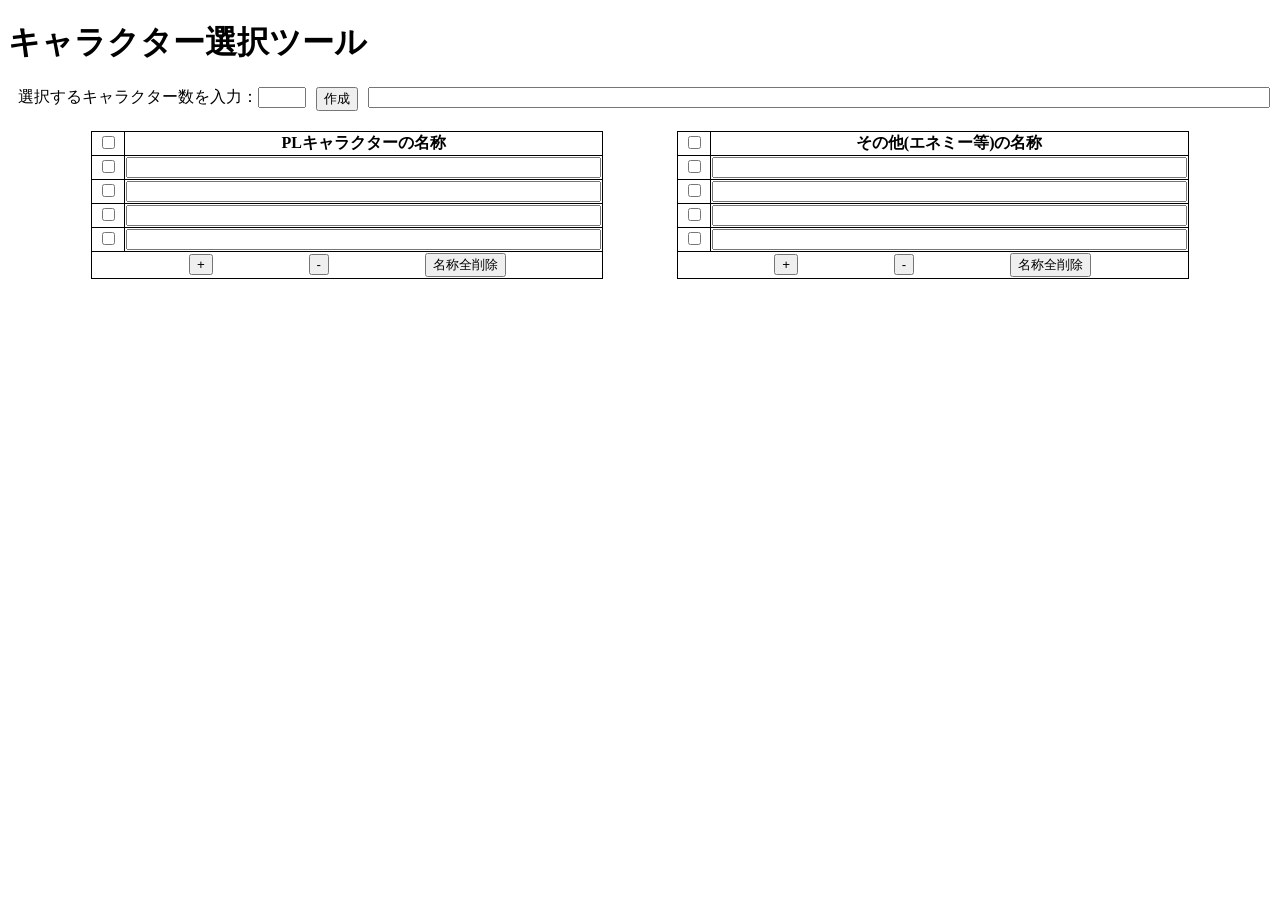
==== CharacterChoicer/index.html @ 88f059e3 "ココフォリアで使用できるキャラクターのchoiceコマンドを生成するツールを作成" ====
<!DOCTYPE html>
<html lang="ja">

  <head>
    <meta charset="UTF-8">
    <meta name="viewport" content="width=device-width, initial-scale=1.0">
    <title>ココフォリア用キャラクター選択ツール</title>
  </head>

  <body>
    <h1>キャラクター選択ツール</h1>
    <div id="flexBox">
      <div id="ControlArea">
        <div>選択するキャラクター数を入力：<input type="number" id="choiceNum"></div>
        <div><button type="button" id="create">作成</button></div>
        <div><input type="text" id="result"></div>
      </div>
      <table id="PLListTable">
        <thead>
          <tr>
            <th class="tableCheck"><input type="checkbox"></th>
            <th>PLキャラクターの名称</th>
          </tr>
        </thead>
        <tbody>
          <tr>
            <td class="charaCheck"><input type="checkbox"></td>
            <td><input type="text" class="charaName"></td>
          </tr>
          <tr>
            <td class="charaCheck"><input type="checkbox"></td>
            <td><input type="text" class="charaName"></td>
          </tr>
          <tr>
            <td class="charaCheck"><input type="checkbox"></td>
            <td><input type="text" class="charaName"></td>
          </tr>
          <tr>
            <td class="charaCheck"><input type="checkbox"></td>
            <td><input type="text" class="charaName"></td>
          </tr>
          <tr class="listNavi">
            <td colspan="2">
              <div>
                <button type="button" class="place">+</button><button type="button" class="minus">-</button><button type="button" class="nameDel">名称全削除</button>
              </div>
            </td>
          </tr>
        </tbody>
      </table>
      <table id="OtherTable">
        <thead>
          <tr>
            <th class="tableCheck"><input type="checkbox"></th>
            <th>その他(エネミー等)の名称</th>
          </tr>
        </thead>
        <tbody>
          <tr>
            <td class="charaCheck"><input type="checkbox"></td>
            <td><input type="text" class="charaName"></td>
          </tr>
          <tr>
            <td class="charaCheck"><input type="checkbox"></td>
            <td><input type="text" class="charaName"></td>
          </tr>
          <tr>
            <td class="charaCheck"><input type="checkbox"></td>
            <td><input type="text" class="charaName"></td>
          </tr>
          <tr>
            <td class="charaCheck"><input type="checkbox"></td>
            <td><input type="text" class="charaName"></td>
          </tr>
          <tr class="listNavi">
            <td colspan="2">
              <div>
                <button type="button" class="place">+</button><button type="button" class="minus">-</button><button type="button" class="nameDel">名称全削除</button>
              </div>
            </td>
          </tr>
        </tbody>
      </table>
    </div>
    <template id="charaTemplate">
      <tr>
        <td class="charaCheck"><input type="checkbox"></td>
        <td><input type="text" class="charaName"></td>
      </tr>
    </template>
  </body>
  <script src="main.js"></script>
  <link rel="stylesheet" href="style.css">
</html>
---- CharacterChoicer/style.css ----
#flexBox {
  display: flex;
  flex-wrap: wrap;
  justify-content: space-evenly;
  align-items: flex-start;
  row-gap: 20px;
  padding-left: 10px;
  padding-right: 10px;
}

#ControlArea {
  width: 100vw;
  display: flex;
  flex-wrap: nowrap;
  justify-content: flex-start;
  column-gap: 10px;
}

#ControlArea>div:last-child {
  flex-grow: 1;
}

#choiceNum {
  width: 40px;
}

#result {
  width: 100%;
}

#PLListTable,
#OtherTable {
  border-collapse: collapse;
  border-spacing: 0;
  width: 40vw;
  flex-grow: 0;
  flex-shrink: 0;
}

#PLListTable,
#PLListTable th,
#PLListTable td {
  border: 1px solid #000000;
}

#OtherTable,
#OtherTable th,
#OtherTable td {
  border: 1px solid #000000;
}

.tableCheck,
#PLListTable tr:not(.listNavi) td:first-child,
#OtherTable tr:not(.listNavi) td:first-child {
  width: 30px;
  text-align: center;
}

#PLListTable tr:not(.listNavi) td:not(:first-child),
#OtherTable tr:not(.listNavi) td:not(:first-child) {
  position: relative;
}

#PLListTable tr:not(.listNavi) td:not(:first-child) input,
#OtherTable tr:not(.listNavi) td:not(:first-child) input {
  width: 100%;
  box-sizing: border-box;
}

.listNavi div {
  display: flex;
  justify-content: space-evenly;
  align-items: center;
}
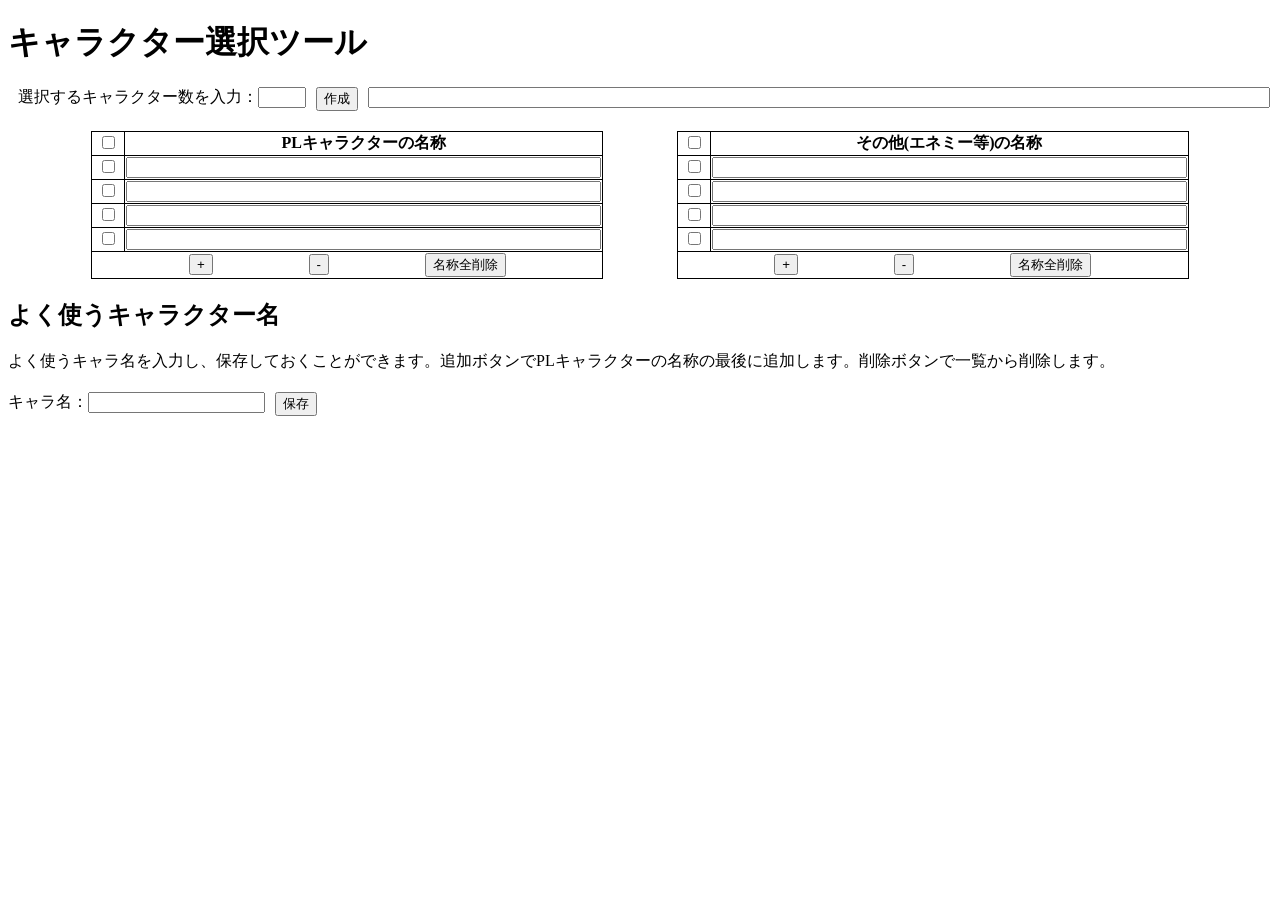
==== commit 05ce6701: "PLのキャラ名を保存できるように改修" ====
--- a/CharacterChoicer/index.html
+++ b/CharacterChoicer/index.html
@@ -82,13 +82,28 @@
         </tbody>
       </table>
     </div>
+    <h2>よく使うキャラクター名</h2>
+    <div>よく使うキャラ名を入力し、保存しておくことができます。追加ボタンでPLキャラクターの名称の最後に追加します。削除ボタンで一覧から削除します。</div>
+    <div id="savingCharaArea">
+      <div>キャラ名：<input type="text" id="savingCharaName"></div>
+      <div><button type="button" id="save">保存</button></div>
+    </div>
+    <div id="savedCharaList"></div>
     <template id="charaTemplate">
       <tr>
         <td class="charaCheck"><input type="checkbox"></td>
         <td><input type="text" class="charaName"></td>
       </tr>
     </template>
+    <template id="savedCharaTemplate">
+      <div class="savedCharaData" data-chara-id="">
+        <div class="savedCharaName" data-chara-id=""></div>
+        <div><button type="button" class="addName" data-chara-id="">追加</button></div>
+        <div><button type="button" class="delName" data-chara-id="">削除</button></div>
+      </div>
+    </template>
   </body>
   <script src="main.js"></script>
   <link rel="stylesheet" href="style.css">
+
 </html>
--- a/CharacterChoicer/style.css
+++ b/CharacterChoicer/style.css
@@ -72,3 +72,36 @@
   justify-content: space-evenly;
   align-items: center;
 }
+
+/* よく使うキャラクター名以降 */
+#savingCharaArea {
+  width: 100vw;
+  display: flex;
+  flex-wrap: nowrap;
+  justify-content: flex-start;
+  column-gap: 10px;
+  margin-top: 20px;
+  margin-bottom: 20px;
+}
+
+#savedCharaList {
+  display: flex;
+  flex-direction: column;
+  flex-wrap: wrap;
+  align-content: flex-start;
+  row-gap: 10px;
+  margin-left: 20px;
+  margin-right: 20px;
+}
+
+.savedCharaData {
+  display: flex;
+  flex-wrap: nowrap;
+  justify-content: flex-end;
+  column-gap: 10px;
+  border-bottom: solid #000000;
+}
+
+.savedCharaName {
+  margin-right: auto;
+}
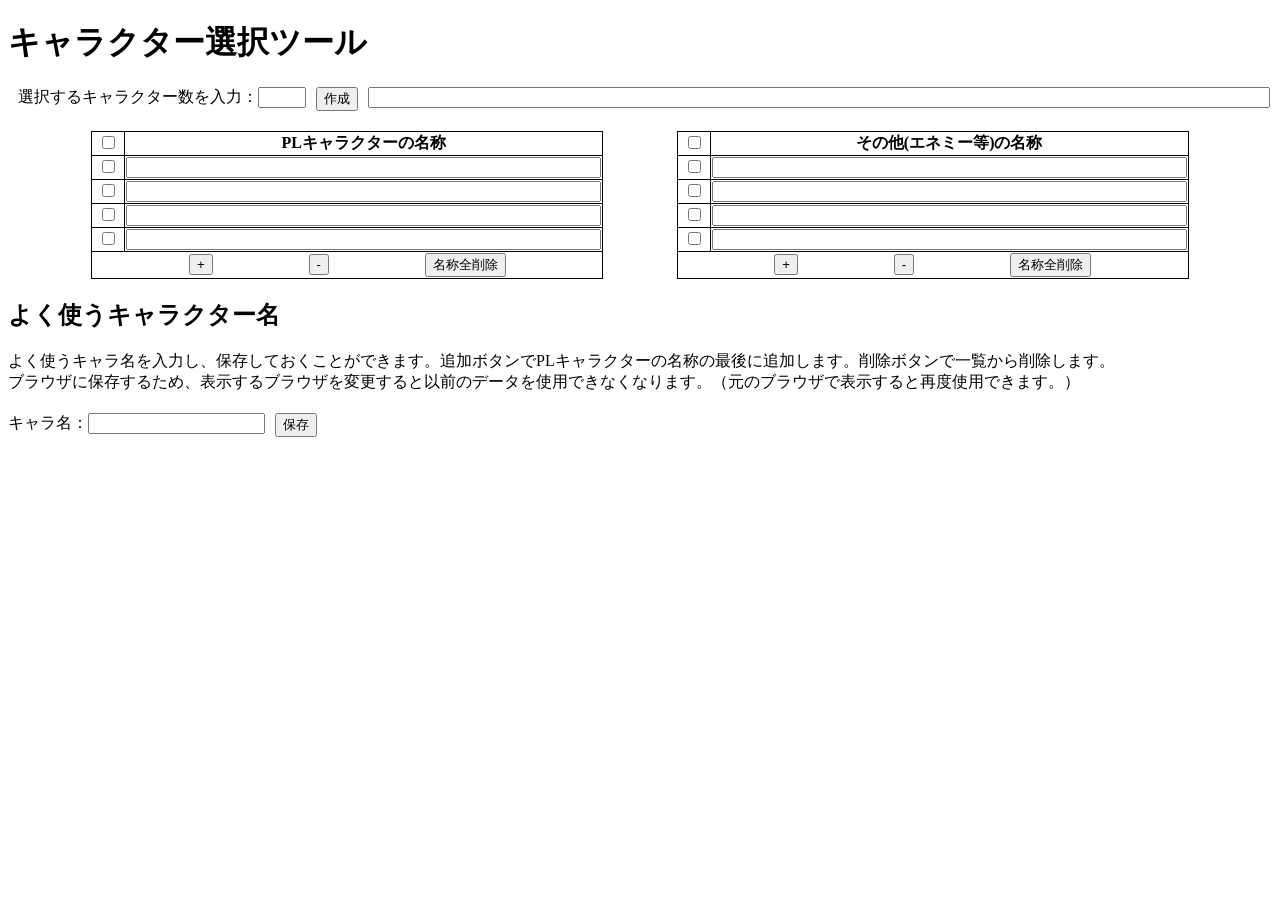
==== commit 98f005d1: "説明文の修正" ====
--- a/CharacterChoicer/index.html
+++ b/CharacterChoicer/index.html
@@ -84,6 +84,7 @@
     </div>
     <h2>よく使うキャラクター名</h2>
     <div>よく使うキャラ名を入力し、保存しておくことができます。追加ボタンでPLキャラクターの名称の最後に追加します。削除ボタンで一覧から削除します。</div>
+    <div>ブラウザに保存するため、表示するブラウザを変更すると以前のデータを使用できなくなります。（元のブラウザで表示すると再度使用できます。）</div>
     <div id="savingCharaArea">
       <div>キャラ名：<input type="text" id="savingCharaName"></div>
       <div><button type="button" id="save">保存</button></div>
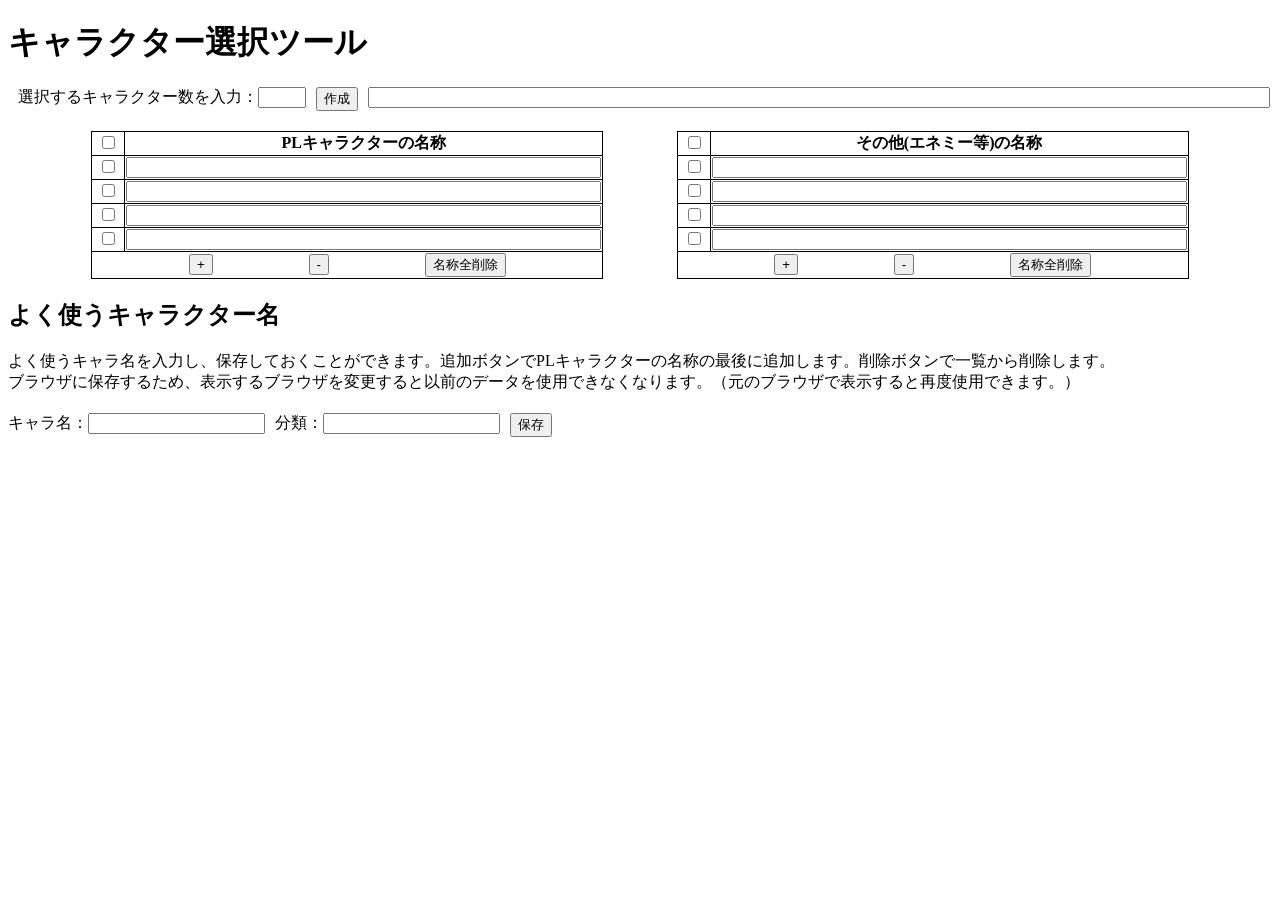
==== commit 8c550fd2: "保存するキャラデータに分類を追加できるようにする" ====
--- a/CharacterChoicer/index.html
+++ b/CharacterChoicer/index.html
@@ -87,6 +87,7 @@
     <div>ブラウザに保存するため、表示するブラウザを変更すると以前のデータを使用できなくなります。（元のブラウザで表示すると再度使用できます。）</div>
     <div id="savingCharaArea">
       <div>キャラ名：<input type="text" id="savingCharaName"></div>
+      <div>分類：<input type="text" id="savingCharaGroup"></div>
       <div><button type="button" id="save">保存</button></div>
     </div>
     <div id="savedCharaList"></div>
@@ -97,10 +98,11 @@
       </tr>
     </template>
     <template id="savedCharaTemplate">
-      <div class="savedCharaData" data-chara-id="">
-        <div class="savedCharaName" data-chara-id=""></div>
-        <div><button type="button" class="addName" data-chara-id="">追加</button></div>
-        <div><button type="button" class="delName" data-chara-id="">削除</button></div>
+      <div class="savedCharaData">
+        <div class="savedCharaGroup"></div>
+        <div class="savedCharaName"></div>
+        <div><button type="button" class="addName">追加</button></div>
+        <div><button type="button" class="delName">削除</button></div>
       </div>
     </template>
   </body>
--- a/CharacterChoicer/style.css
+++ b/CharacterChoicer/style.css
@@ -90,6 +90,8 @@
   flex-wrap: wrap;
   align-content: flex-start;
   row-gap: 10px;
+  column-gap: 20px;
+  height: 50vh;
   margin-left: 20px;
   margin-right: 20px;
 }
@@ -98,7 +100,7 @@
   display: flex;
   flex-wrap: nowrap;
   justify-content: flex-end;
-  column-gap: 10px;
+  column-gap: 20px;
   border-bottom: solid #000000;
 }
 
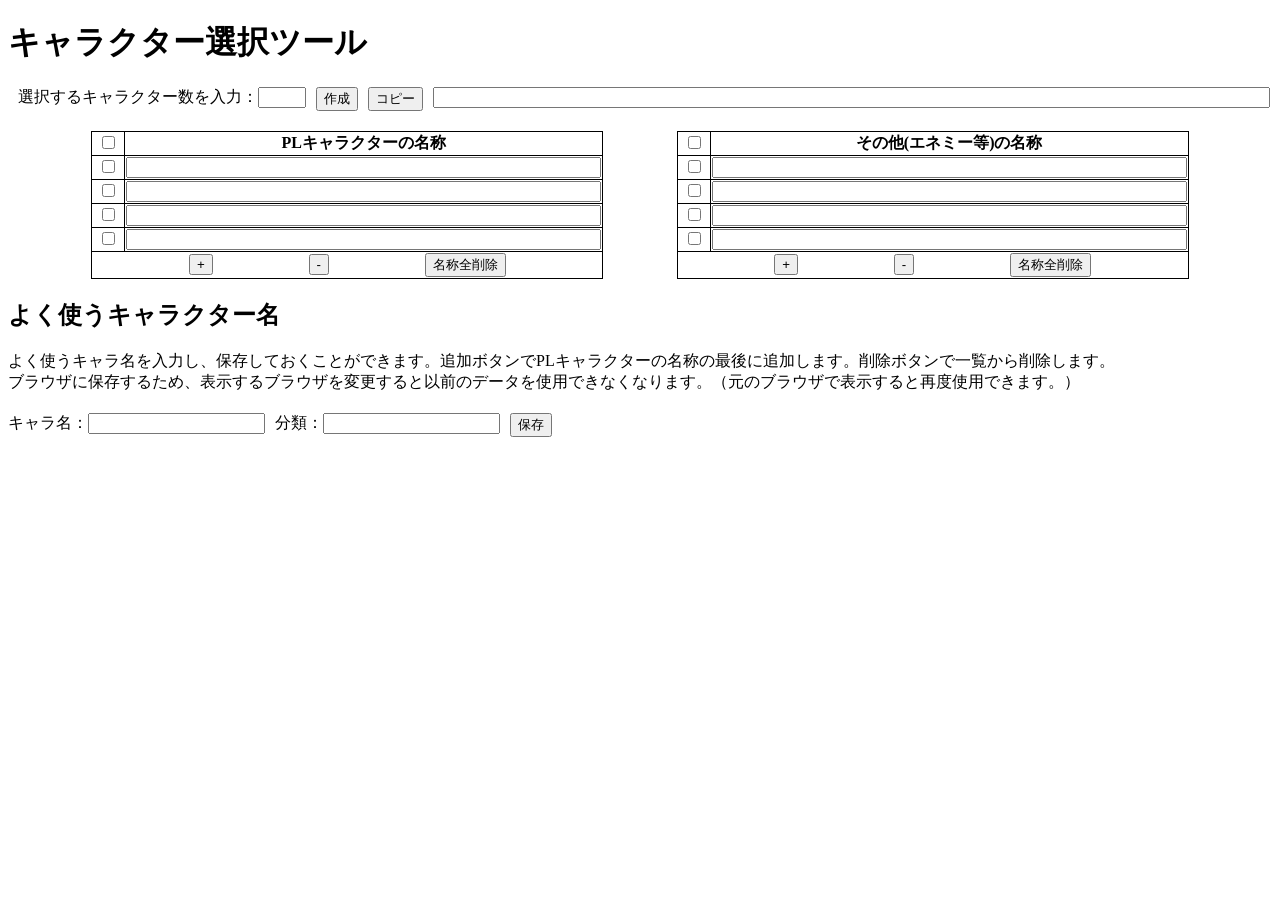
==== commit d05eb190: "コピーボタンを追加" ====
--- a/CharacterChoicer/index.html
+++ b/CharacterChoicer/index.html
@@ -9,10 +9,12 @@
 
   <body>
     <h1>キャラクター選択ツール</h1>
+    <div id="copyMessage" class="hidden">コピーしました</div>
     <div id="flexBox">
       <div id="ControlArea">
         <div>選択するキャラクター数を入力：<input type="number" id="choiceNum"></div>
         <div><button type="button" id="create">作成</button></div>
+        <div><button type="button" id="copy">コピー</button></div>
         <div><input type="text" id="result"></div>
       </div>
       <table id="PLListTable">
@@ -100,6 +102,7 @@
     <template id="savedCharaTemplate">
       <div class="savedCharaData">
         <div class="savedCharaGroup"></div>
+        <div>/</div>
         <div class="savedCharaName"></div>
         <div><button type="button" class="addName">追加</button></div>
         <div><button type="button" class="delName">削除</button></div>
--- a/CharacterChoicer/style.css
+++ b/CharacterChoicer/style.css
@@ -1,3 +1,19 @@
+#copyMessage {
+  position: absolute;
+  left: calc(50% - 100px);
+  top: 60px;
+  width: 200px;
+  text-align: center;
+  border: solid rgba(34, 36, 38, 0.1);
+  background-color: white;
+  border-radius: 0%;
+  box-shadow: 0 5px 5px 0px rgba(0, 0, 0, 0.5);
+}
+
+.hidden {
+  visibility: hidden;
+}
+
 #flexBox {
   display: flex;
   flex-wrap: wrap;
@@ -107,3 +123,7 @@
 .savedCharaName {
   margin-right: auto;
 }
+
+.savedCharaGroup {
+  min-width: 20px;
+}
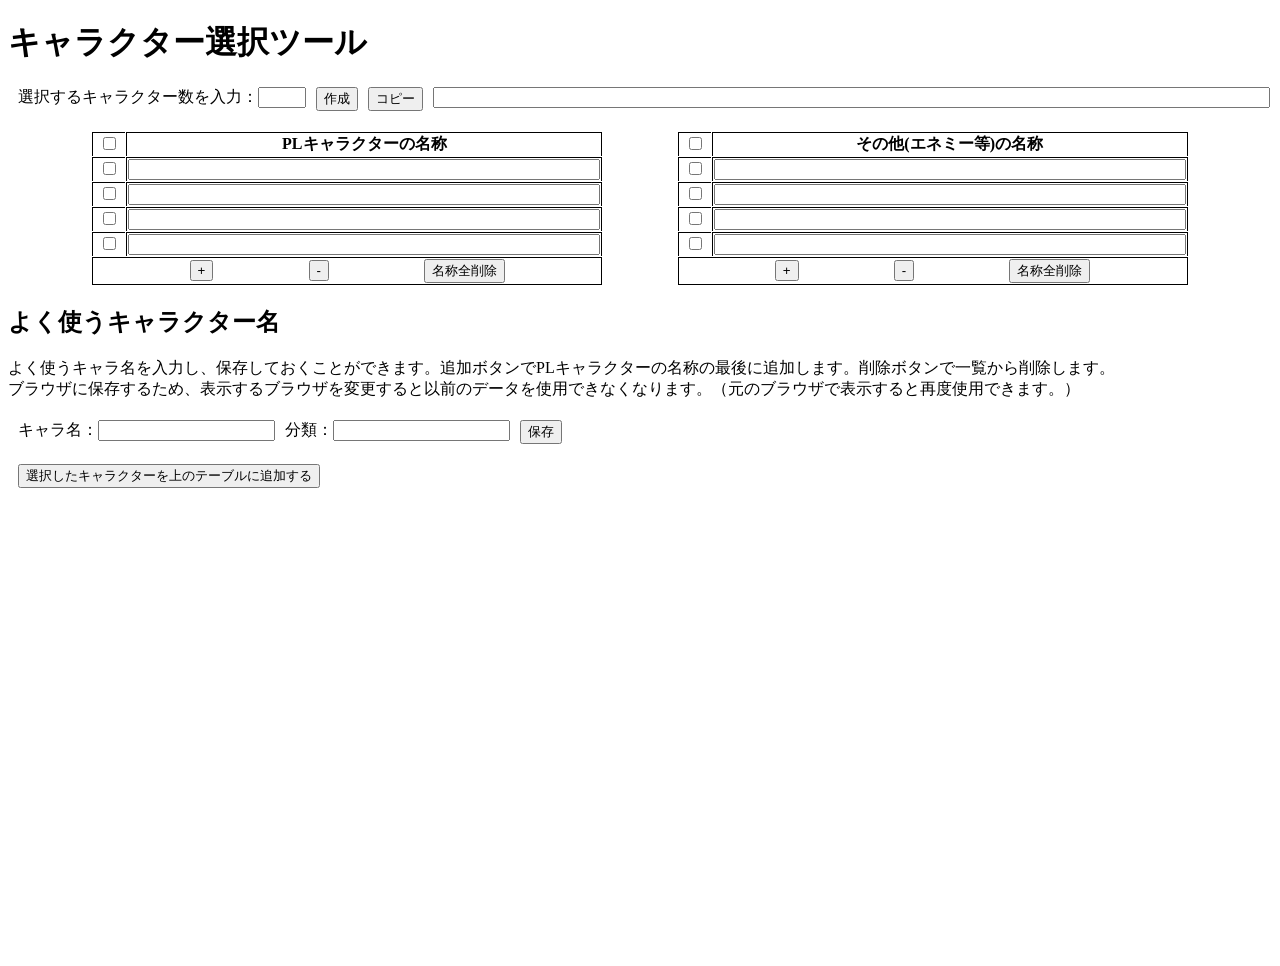
==== commit bbac4935: "保存しているキャラクター名のレイアウトを変更" ====
--- a/CharacterChoicer/index.html
+++ b/CharacterChoicer/index.html
@@ -92,6 +92,9 @@
       <div>分類：<input type="text" id="savingCharaGroup"></div>
       <div><button type="button" id="save">保存</button></div>
     </div>
+    <div id="addCharaArea">
+      <div><button type="button" id="addName">選択したキャラクターを上のテーブルに追加する</button></div>
+    </div>
     <div id="savedCharaList"></div>
     <template id="charaTemplate">
       <tr>
@@ -99,14 +102,31 @@
         <td><input type="text" class="charaName"></td>
       </tr>
     </template>
+    <template id="savedCharaTableTemplate">
+      <table class="groupTable">
+        <thead>
+          <tr>
+            <th class="tableCheck"><input type="checkbox"></th>
+            <th colspan="2" class="groupName cursor"></th>
+          </tr>
+        </thead>
+        <tbody></tbody>
+      </table>
+    </template>
     <template id="savedCharaTemplate">
-      <div class="savedCharaData">
-        <div class="savedCharaGroup"></div>
-        <div>/</div>
-        <div class="savedCharaName"></div>
-        <div><button type="button" class="addName">追加</button></div>
-        <div><button type="button" class="delName">削除</button></div>
-      </div>
+      <tr>
+        <td class="charaCheck"><input type="checkbox"></td>
+        <td class="savedCharaName cursor"></td>
+        <td class="delName">
+          <svg class="del-icon cursor" version="1.1" id="_x32_" xmlns="http://www.w3.org/2000/svg" xmlns:xlink="http://www.w3.org/1999/xlink" x="0px" y="0px" viewBox="0 0 512 512" style="width: 24px; height: 24px; opacity: 1;" xml:space="preserve">
+            <style type="text/css">.st0{fill:#4B4B4B;} </style>
+            <g>
+              <path class="st0" d="M439.114,69.747c0,0,2.977,2.1-43.339-11.966c-41.52-12.604-80.795-15.309-80.795-15.309l-2.722-19.297 C310.387,9.857,299.484,0,286.642,0h-30.651h-30.651c-12.825,0-23.729,9.857-25.616,23.175l-2.722,19.297 c0,0-39.258,2.705-80.778,15.309C69.891,71.848,72.868,69.747,72.868,69.747c-10.324,2.849-17.536,12.655-17.536,23.864v16.695 h200.66h200.677V93.611C456.669,82.402,449.456,72.596,439.114,69.747z" style="fill: rgb(75, 75, 75);"></path>
+              <path class="st0" d="M88.593,464.731C90.957,491.486,113.367,512,140.234,512h231.524c26.857,0,49.276-20.514,51.64-47.269 l25.642-327.21H62.952L88.593,464.731z M342.016,209.904c0.51-8.402,7.731-14.807,16.134-14.296 c8.402,0.51,14.798,7.731,14.296,16.134l-14.492,239.493c-0.51,8.402-7.731,14.798-16.133,14.288 c-8.403-0.51-14.806-7.722-14.296-16.125L342.016,209.904z M240.751,210.823c0-8.42,6.821-15.241,15.24-15.241 c8.42,0,15.24,6.821,15.24,15.241v239.492c0,8.42-6.821,15.24-15.24,15.24c-8.42,0-15.24-6.821-15.24-15.24V210.823z M153.833,195.608c8.403-0.51,15.624,5.894,16.134,14.296l14.509,239.492c0.51,8.403-5.894,15.615-14.296,16.125 c-8.403,0.51-15.624-5.886-16.134-14.288l-14.509-239.493C139.026,203.339,145.43,196.118,153.833,195.608z" style="fill: rgb(75, 75, 75);"></path>
+            </g>
+          </svg>
+        </td>
+      </tr>
     </template>
   </body>
   <script src="main.js"></script>
--- a/CharacterChoicer/style.css
+++ b/CharacterChoicer/style.css
@@ -44,30 +44,36 @@
   width: 100%;
 }
 
+table {
+  border-spacing: 1px;
+}
+
+th,
+td {
+  border-top: 1px solid #000000;
+  border-left: 1px solid #000000;
+}
+
+table tr th:last-child,
+table tr td:last-child {
+  border-right: 1px solid #000000;
+}
+
+table tbody tr:last-child th,
+table tbody tr:last-child td {
+  border-bottom: 1px solid #000000;
+}
+
 #PLListTable,
 #OtherTable {
-  border-collapse: collapse;
-  border-spacing: 0;
   width: 40vw;
   flex-grow: 0;
   flex-shrink: 0;
 }
 
-#PLListTable,
-#PLListTable th,
-#PLListTable td {
-  border: 1px solid #000000;
-}
-
-#OtherTable,
-#OtherTable th,
-#OtherTable td {
-  border: 1px solid #000000;
-}
 
 .tableCheck,
-#PLListTable tr:not(.listNavi) td:first-child,
-#OtherTable tr:not(.listNavi) td:first-child {
+table tr:not(.listNavi) td:first-child {
   width: 30px;
   text-align: center;
 }
@@ -90,19 +96,20 @@
 }
 
 /* よく使うキャラクター名以降 */
-#savingCharaArea {
-  width: 100vw;
+#savingCharaArea,
+#addCharaArea {
   display: flex;
   flex-wrap: nowrap;
   justify-content: flex-start;
   column-gap: 10px;
   margin-top: 20px;
   margin-bottom: 20px;
+  padding-left: 10px;
+  padding-right: 10px;
 }
 
 #savedCharaList {
   display: flex;
-  flex-direction: column;
   flex-wrap: wrap;
   align-content: flex-start;
   row-gap: 10px;
@@ -112,18 +119,25 @@
   margin-right: 20px;
 }
 
-.savedCharaData {
-  display: flex;
-  flex-wrap: nowrap;
-  justify-content: flex-end;
-  column-gap: 20px;
-  border-bottom: solid #000000;
+#savedCharaList table {
+  align-self: flex-start;
 }
 
 .savedCharaName {
-  margin-right: auto;
+  padding: 5px;
 }
 
-.savedCharaGroup {
-  min-width: 20px;
+.delName {
+  padding: 5px;
+  display: flex;
+  justify-content: center;
+  align-items: center;
 }
+
+/* マウスカーソルを指にする */
+button,
+th:has(input[type="checkbox"]),
+td:has(input[type="checkbox"]),
+.cursor {
+  cursor: pointer;
+}
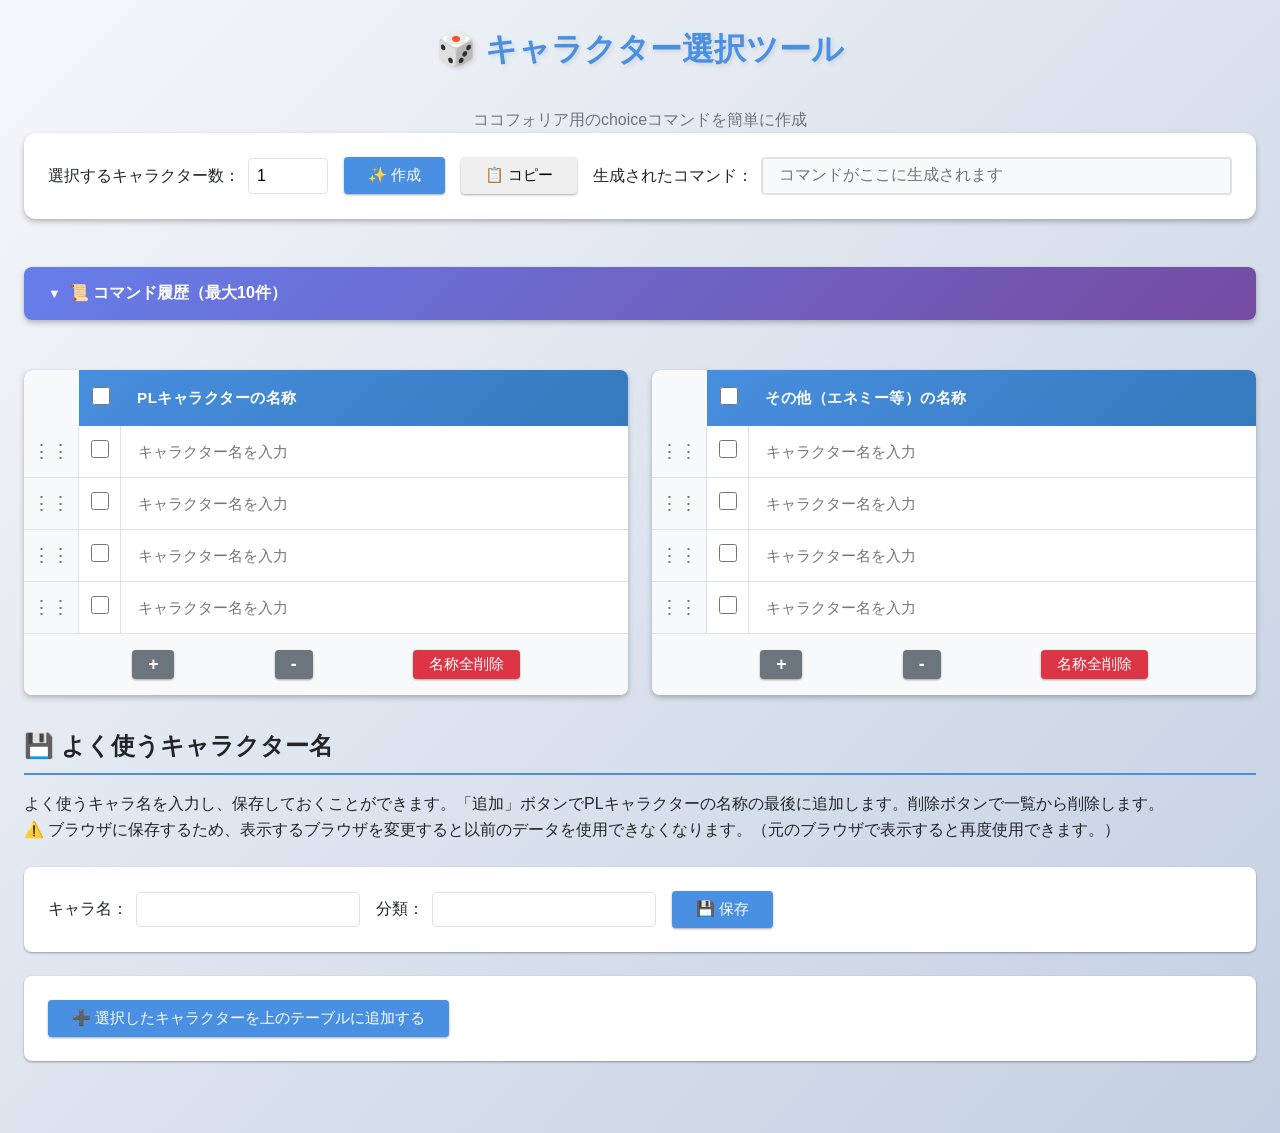
==== commit 262f258f: "- UIの刷新 - ドラッグ&ドロップで入れ替え機能の追加 - 履歴機能の追加" ====
--- a/CharacterChoicer/index.html
+++ b/CharacterChoicer/index.html
@@ -1,135 +1,329 @@
 <!DOCTYPE html>
 <html lang="ja">
 
-  <head>
-    <meta charset="UTF-8">
-    <meta name="viewport" content="width=device-width, initial-scale=1.0">
-    <title>ココフォリア用キャラクター選択ツール</title>
-  </head>
-
-  <body>
-    <h1>キャラクター選択ツール</h1>
-    <div id="copyMessage" class="hidden">コピーしました</div>
-    <div id="flexBox">
-      <div id="ControlArea">
-        <div>選択するキャラクター数を入力：<input type="number" id="choiceNum"></div>
-        <div><button type="button" id="create">作成</button></div>
-        <div><button type="button" id="copy">コピー</button></div>
-        <div><input type="text" id="result"></div>
+<head>
+  <meta charset="UTF-8">
+  <meta name="viewport" content="width=device-width, initial-scale=1.0">
+  <meta name="description" content="ココフォリア用のchoiceコマンド生成ツール。キャラクター名を管理してchoiceコマンドを簡単に作成できます。">
+  <title>キャラクター選択ツール - Cocofolia Choice Command Generator</title>
+  <link rel="stylesheet" href="style.css">
+</head>
+
+<body>
+  <main>
+    <!-- ヘッダー -->
+    <header>
+      <h1>🎲 キャラクター選択ツール</h1>
+      <p>ココフォリア用のchoiceコマンドを簡単に作成</p>
+    </header>
+
+    <!-- キャラクター入力・選択セクション -->
+    <section id="flexBox">
+      <!-- コントロールエリア -->
+      <aside id="ControlArea" role="complementary" aria-label="コマンド生成コントロール">
+        <div>
+          <label for="num">選択するキャラクター数：</label>
+          <input
+            type="number"
+            id="num"
+            value="1"
+            min="1"
+            aria-label="選択数"
+          >
+        </div>
+
+        <div>
+          <button type="button" id="create" aria-label="choiceコマンドを作成">
+            ✨ 作成
+          </button>
+        </div>
+
+        <div>
+          <button type="button" id="copyBtn" aria-label="コマンドをクリップボードにコピー">
+            📋 コピー
+          </button>
+        </div>
+
+        <div>
+          <label for="result">生成されたコマンド：</label>
+          <input
+            type="text"
+            id="result"
+            readonly
+            aria-label="生成されたchoiceコマンド"
+            placeholder="コマンドがここに生成されます"
+          >
+        </div>
+
+        <div id="copyMessage" class="hidden" role="status" aria-live="polite">
+          コピーしました！
+        </div>
+      </aside>
+
+      <!-- コマンド履歴アコーディオン -->
+      <aside id="historyAccordion" class="history-accordion" role="region" aria-label="choiceコマンド履歴">
+        <button
+          type="button"
+          id="historyToggle"
+          class="history-toggle"
+          aria-expanded="false"
+          aria-controls="historyContent"
+        >
+          <span class="toggle-icon">▼</span>
+          <span>📜 コマンド履歴（最大10件）</span>
+        </button>
+        <div id="historyContent" class="history-content">
+          <div class="history-header">
+            <button type="button" class="history-clear-all" aria-label="履歴を全て削除">
+              🗑️ 全削除
+            </button>
+          </div>
+          <div id="historyList" class="history-list">
+            <div class="no-history">履歴はありません</div>
+          </div>
+        </div>
+      </aside>
+
+      <!-- PLキャラクターテーブル -->
+      <section id="PLListTable" aria-labelledby="pl-table-title">
+        <table>
+          <thead>
+            <tr>
+              <th class="drag-handle-header"></th>
+              <th class="tableCheck">
+                <input type="checkbox" aria-label="PLキャラクター全選択">
+              </th>
+              <th id="pl-table-title">PLキャラクターの名称</th>
+            </tr>
+          </thead>
+          <tbody>
+            <tr>
+              <td class="drag-handle" aria-label="ドラッグハンドル" title="ドラッグして並び替え">⋮⋮</td>
+              <td class="charaCheck">
+                <input type="checkbox" aria-label="キャラクター選択">
+              </td>
+              <td>
+                <input type="text" class="charaName" aria-label="キャラクター名" placeholder="キャラクター名を入力">
+              </td>
+            </tr>
+            <tr>
+              <td class="drag-handle" aria-label="ドラッグハンドル" title="ドラッグして並び替え">⋮⋮</td>
+              <td class="charaCheck">
+                <input type="checkbox" aria-label="キャラクター選択">
+              </td>
+              <td>
+                <input type="text" class="charaName" aria-label="キャラクター名" placeholder="キャラクター名を入力">
+              </td>
+            </tr>
+            <tr>
+              <td class="drag-handle" aria-label="ドラッグハンドル" title="ドラッグして並び替え">⋮⋮</td>
+              <td class="charaCheck">
+                <input type="checkbox" aria-label="キャラクター選択">
+              </td>
+              <td>
+                <input type="text" class="charaName" aria-label="キャラクター名" placeholder="キャラクター名を入力">
+              </td>
+            </tr>
+            <tr>
+              <td class="drag-handle" aria-label="ドラッグハンドル" title="ドラッグして並び替え">⋮⋮</td>
+              <td class="charaCheck">
+                <input type="checkbox" aria-label="キャラクター選択">
+              </td>
+              <td>
+                <input type="text" class="charaName" aria-label="キャラクター名" placeholder="キャラクター名を入力">
+              </td>
+            </tr>
+            <tr class="listNavi">
+              <td colspan="3">
+                <div role="group" aria-label="行操作">
+                  <button type="button" class="place" aria-label="行を追加">+</button>
+                  <button type="button" class="minus" aria-label="行を削除">-</button>
+                  <button type="button" class="nameDel" aria-label="名称を全削除">名称全削除</button>
+                </div>
+              </td>
+            </tr>
+          </tbody>
+        </table>
+      </section>
+
+      <!-- エネミーテーブル -->
+      <section id="OtherTable" aria-labelledby="other-table-title">
+        <table>
+          <thead>
+            <tr>
+              <th class="drag-handle-header"></th>
+              <th class="tableCheck">
+                <input type="checkbox" aria-label="その他全選択">
+              </th>
+              <th id="other-table-title">その他（エネミー等）の名称</th>
+            </tr>
+          </thead>
+          <tbody>
+            <tr>
+              <td class="drag-handle" aria-label="ドラッグハンドル" title="ドラッグして並び替え">⋮⋮</td>
+              <td class="charaCheck">
+                <input type="checkbox" aria-label="キャラクター選択">
+              </td>
+              <td>
+                <input type="text" class="charaName" aria-label="キャラクター名" placeholder="キャラクター名を入力">
+              </td>
+            </tr>
+            <tr>
+              <td class="drag-handle" aria-label="ドラッグハンドル" title="ドラッグして並び替え">⋮⋮</td>
+              <td class="charaCheck">
+                <input type="checkbox" aria-label="キャラクター選択">
+              </td>
+              <td>
+                <input type="text" class="charaName" aria-label="キャラクター名" placeholder="キャラクター名を入力">
+              </td>
+            </tr>
+            <tr>
+              <td class="drag-handle" aria-label="ドラッグハンドル" title="ドラッグして並び替え">⋮⋮</td>
+              <td class="charaCheck">
+                <input type="checkbox" aria-label="キャラクター選択">
+              </td>
+              <td>
+                <input type="text" class="charaName" aria-label="キャラクター名" placeholder="キャラクター名を入力">
+              </td>
+            </tr>
+            <tr>
+              <td class="drag-handle" aria-label="ドラッグハンドル" title="ドラッグして並び替え">⋮⋮</td>
+              <td class="charaCheck">
+                <input type="checkbox" aria-label="キャラクター選択">
+              </td>
+              <td>
+                <input type="text" class="charaName" aria-label="キャラクター名" placeholder="キャラクター名を入力">
+              </td>
+            </tr>
+            <tr class="listNavi">
+              <td colspan="3">
+                <div role="group" aria-label="行操作">
+                  <button type="button" class="place" aria-label="行を追加">+</button>
+                  <button type="button" class="minus" aria-label="行を削除">-</button>
+                  <button type="button" class="nameDel" aria-label="名称を全削除">名称全削除</button>
+                </div>
+              </td>
+            </tr>
+          </tbody>
+        </table>
+      </section>
+    </section>
+
+    <!-- よく使うキャラクター名セクション -->
+    <section aria-labelledby="saved-characters-section">
+      <h2 id="saved-characters-section">💾 よく使うキャラクター名</h2>
+
+      <div>
+        よく使うキャラ名を入力し、保存しておくことができます。「追加」ボタンでPLキャラクターの名称の最後に追加します。削除ボタンで一覧から削除します。
       </div>
-      <table id="PLListTable">
-        <thead>
-          <tr>
-            <th class="tableCheck"><input type="checkbox"></th>
-            <th>PLキャラクターの名称</th>
-          </tr>
-        </thead>
-        <tbody>
-          <tr>
-            <td class="charaCheck"><input type="checkbox"></td>
-            <td><input type="text" class="charaName"></td>
-          </tr>
-          <tr>
-            <td class="charaCheck"><input type="checkbox"></td>
-            <td><input type="text" class="charaName"></td>
-          </tr>
-          <tr>
-            <td class="charaCheck"><input type="checkbox"></td>
-            <td><input type="text" class="charaName"></td>
-          </tr>
-          <tr>
-            <td class="charaCheck"><input type="checkbox"></td>
-            <td><input type="text" class="charaName"></td>
-          </tr>
-          <tr class="listNavi">
-            <td colspan="2">
-              <div>
-                <button type="button" class="place">+</button><button type="button" class="minus">-</button><button type="button" class="nameDel">名称全削除</button>
-              </div>
-            </td>
-          </tr>
-        </tbody>
-      </table>
-      <table id="OtherTable">
-        <thead>
-          <tr>
-            <th class="tableCheck"><input type="checkbox"></th>
-            <th>その他(エネミー等)の名称</th>
-          </tr>
-        </thead>
-        <tbody>
-          <tr>
-            <td class="charaCheck"><input type="checkbox"></td>
-            <td><input type="text" class="charaName"></td>
-          </tr>
-          <tr>
-            <td class="charaCheck"><input type="checkbox"></td>
-            <td><input type="text" class="charaName"></td>
-          </tr>
-          <tr>
-            <td class="charaCheck"><input type="checkbox"></td>
-            <td><input type="text" class="charaName"></td>
-          </tr>
-          <tr>
-            <td class="charaCheck"><input type="checkbox"></td>
-            <td><input type="text" class="charaName"></td>
-          </tr>
-          <tr class="listNavi">
-            <td colspan="2">
-              <div>
-                <button type="button" class="place">+</button><button type="button" class="minus">-</button><button type="button" class="nameDel">名称全削除</button>
-              </div>
-            </td>
-          </tr>
-        </tbody>
-      </table>
+
+      <div>
+        ⚠️ ブラウザに保存するため、表示するブラウザを変更すると以前のデータを使用できなくなります。（元のブラウザで表示すると再度使用できます。）
+      </div>
+
+      <!-- キャラクター保存フォーム -->
+      <form id="savingCharaArea" onsubmit="return false;" role="form" aria-label="キャラクター保存フォーム">
+        <div>
+          <label for="savingCharaName">キャラ名：</label>
+          <input
+            type="text"
+            id="savingCharaName"
+            aria-label="保存するキャラクター名"
+          >
+        </div>
+        <div>
+          <label for="savingCharaGroup">分類：</label>
+          <input
+            type="text"
+            id="savingCharaGroup"
+            aria-label="キャラクターの分類"
+          >
+        </div>
+        <div>
+          <button type="button" id="save" aria-label="キャラクターを保存">
+            💾 保存
+          </button>
+        </div>
+      </form>
+
+      <!-- キャラクター追加ボタン -->
+      <div id="addCharaArea" role="group" aria-label="キャラクター追加操作">
+        <div>
+          <button type="button" id="addName" aria-label="選択したキャラクターをテーブルに追加">
+            ➕ 選択したキャラクターを上のテーブルに追加する
+          </button>
+        </div>
+      </div>
+
+      <!-- 保存済みキャラクター一覧 -->
+      <div id="savedCharaList" role="region" aria-label="保存済みキャラクター一覧"></div>
+    </section>
+  </main>
+
+  <!-- テンプレート -->
+  <template id="newRowTemplate">
+    <tr>
+      <td class="drag-handle" aria-label="ドラッグハンドル" title="ドラッグして並び替え">⋮⋮</td>
+      <td class="charaCheck">
+        <input type="checkbox" aria-label="キャラクター選択">
+      </td>
+      <td>
+        <input type="text" class="charaName" aria-label="キャラクター名" placeholder="キャラクター名を入力">
+      </td>
+    </tr>
+  </template>
+
+  <template id="savedCharaTableTemplate">
+    <table class="groupTable">
+      <thead>
+        <tr>
+          <th class="drag-handle-header"></th>
+          <th class="tableCheck">
+            <input type="checkbox" aria-label="グループ全選択">
+          </th>
+          <th colspan="2" class="groupName cursor" role="button" tabindex="0"></th>
+        </tr>
+      </thead>
+      <tbody></tbody>
+    </table>
+  </template>
+
+  <template id="savedCharaTemplate">
+    <tr>
+      <td class="drag-handle" aria-label="ドラッグハンドル" title="ドラッグして並び替え">⋮⋮</td>
+      <td class="charaCheck">
+        <input type="checkbox" aria-label="キャラクター選択">
+      </td>
+      <td class="savedCharaName cursor" role="button" tabindex="0"></td>
+      <td class="delName" role="button" aria-label="キャラクターを削除" tabindex="0">
+        <svg class="del-icon cursor" version="1.1" xmlns="http://www.w3.org/2000/svg" xmlns:xlink="http://www.w3.org/1999/xlink" x="0px" y="0px" viewBox="0 0 512 512" xml:space="preserve" aria-hidden="true">
+          <style type="text/css">.st0{fill:#4B4B4B;}</style>
+          <g>
+            <path class="st0" d="M439.114,69.747c0,0,2.977,2.1-43.339-11.966c-41.52-12.604-80.795-15.309-80.795-15.309l-2.722-19.297 C310.387,9.857,299.484,0,286.642,0h-30.651h-30.651c-12.825,0-23.729,9.857-25.616,23.175l-2.722,19.297 c0,0-39.258,2.705-80.778,15.309C69.891,71.848,72.868,69.747,72.868,69.747c-10.324,2.849-17.536,12.655-17.536,23.864v16.695 h200.66h200.677V93.611C456.669,82.402,449.456,72.596,439.114,69.747z"></path>
+            <path class="st0" d="M88.593,464.731C90.957,491.486,113.367,512,140.234,512h231.524c26.857,0,49.276-20.514,51.64-47.269 l25.642-327.21H62.952L88.593,464.731z M342.016,209.904c0.51-8.402,7.731-14.807,16.134-14.296 c8.402,0.51,14.798,7.731,14.296,16.134l-14.492,239.493c-0.51,8.402-7.731,14.798-16.133,14.288 c-8.403-0.51-14.806-7.722-14.296-16.125L342.016,209.904z M240.751,210.823c0-8.42,6.821-15.241,15.24-15.241 c8.42,0,15.24,6.821,15.24,15.241v239.492c0,8.42-6.821,15.24-15.24,15.24c-8.42,0-15.24-6.821-15.24-15.24V210.823z M153.833,195.608c8.403-0.51,15.624,5.894,16.134,14.296l14.509,239.492c0.51,8.403-5.894,15.615-14.296,16.125 c-8.403,0.51-15.624-5.886-16.134-14.288l-14.509-239.493C139.026,203.339,145.43,196.118,153.833,195.608z"></path>
+          </g>
+        </svg>
+      </td>
+    </tr>
+  </template>
+
+  <template id="historyItemTemplate">
+    <div class="history-item">
+      <span class="history-index"></span>
+      <span class="history-timestamp-absolute"></span>
+      <span class="history-timestamp-relative"></span>
+      <button type="button" class="history-copy-btn" aria-label="コピー" title="コピー">
+        📋
+      </button>
+      <code class="history-command"></code>
+      <button type="button" class="history-delete-btn" aria-label="この履歴を削除" title="削除">
+        ✕
+      </button>
     </div>
-    <h2>よく使うキャラクター名</h2>
-    <div>よく使うキャラ名を入力し、保存しておくことができます。追加ボタンでPLキャラクターの名称の最後に追加します。削除ボタンで一覧から削除します。</div>
-    <div>ブラウザに保存するため、表示するブラウザを変更すると以前のデータを使用できなくなります。（元のブラウザで表示すると再度使用できます。）</div>
-    <div id="savingCharaArea">
-      <div>キャラ名：<input type="text" id="savingCharaName"></div>
-      <div>分類：<input type="text" id="savingCharaGroup"></div>
-      <div><button type="button" id="save">保存</button></div>
-    </div>
-    <div id="addCharaArea">
-      <div><button type="button" id="addName">選択したキャラクターを上のテーブルに追加する</button></div>
-    </div>
-    <div id="savedCharaList"></div>
-    <template id="charaTemplate">
-      <tr>
-        <td class="charaCheck"><input type="checkbox"></td>
-        <td><input type="text" class="charaName"></td>
-      </tr>
-    </template>
-    <template id="savedCharaTableTemplate">
-      <table class="groupTable">
-        <thead>
-          <tr>
-            <th class="tableCheck"><input type="checkbox"></th>
-            <th colspan="2" class="groupName cursor"></th>
-          </tr>
-        </thead>
-        <tbody></tbody>
-      </table>
-    </template>
-    <template id="savedCharaTemplate">
-      <tr>
-        <td class="charaCheck"><input type="checkbox"></td>
-        <td class="savedCharaName cursor"></td>
-        <td class="delName">
-          <svg class="del-icon cursor" version="1.1" id="_x32_" xmlns="http://www.w3.org/2000/svg" xmlns:xlink="http://www.w3.org/1999/xlink" x="0px" y="0px" viewBox="0 0 512 512" style="width: 24px; height: 24px; opacity: 1;" xml:space="preserve">
-            <style type="text/css">.st0{fill:#4B4B4B;} </style>
-            <g>
-              <path class="st0" d="M439.114,69.747c0,0,2.977,2.1-43.339-11.966c-41.52-12.604-80.795-15.309-80.795-15.309l-2.722-19.297 C310.387,9.857,299.484,0,286.642,0h-30.651h-30.651c-12.825,0-23.729,9.857-25.616,23.175l-2.722,19.297 c0,0-39.258,2.705-80.778,15.309C69.891,71.848,72.868,69.747,72.868,69.747c-10.324,2.849-17.536,12.655-17.536,23.864v16.695 h200.66h200.677V93.611C456.669,82.402,449.456,72.596,439.114,69.747z" style="fill: rgb(75, 75, 75);"></path>
-              <path class="st0" d="M88.593,464.731C90.957,491.486,113.367,512,140.234,512h231.524c26.857,0,49.276-20.514,51.64-47.269 l25.642-327.21H62.952L88.593,464.731z M342.016,209.904c0.51-8.402,7.731-14.807,16.134-14.296 c8.402,0.51,14.798,7.731,14.296,16.134l-14.492,239.493c-0.51,8.402-7.731,14.798-16.133,14.288 c-8.403-0.51-14.806-7.722-14.296-16.125L342.016,209.904z M240.751,210.823c0-8.42,6.821-15.241,15.24-15.241 c8.42,0,15.24,6.821,15.24,15.241v239.492c0,8.42-6.821,15.24-15.24,15.24c-8.42,0-15.24-6.821-15.24-15.24V210.823z M153.833,195.608c8.403-0.51,15.624,5.894,16.134,14.296l14.509,239.492c0.51,8.403-5.894,15.615-14.296,16.125 c-8.403,0.51-15.624-5.886-16.134-14.288l-14.509-239.493C139.026,203.339,145.43,196.118,153.833,195.608z" style="fill: rgb(75, 75, 75);"></path>
-            </g>
-          </svg>
-        </td>
-      </tr>
-    </template>
-  </body>
+  </template>
+
+  <!-- JavaScriptの読み込み -->
   <script src="main.js"></script>
-  <link rel="stylesheet" href="style.css">
+</body>
 
 </html>
--- a/CharacterChoicer/style.css
+++ b/CharacterChoicer/style.css
@@ -1,143 +1,962 @@
+/**
+ * キャラクター選択ツール - スタイルシート
+ * @description モダンで使いやすいUIデザインを提供
+ */
+
+/* ============================================================================
+   CSS変数（カラーテーマ）
+   ============================================================================ */
+:root {
+  /* プライマリカラー */
+  --primary-color: #4a90e2;
+  --primary-hover: #357abd;
+  --primary-light: #e3f2fd;
+
+  /* セカンダリカラー */
+  --secondary-color: #6c757d;
+  --secondary-hover: #5a6268;
+
+  /* 背景色 */
+  --bg-primary: #ffffff;
+  --bg-secondary: #f8f9fa;
+  --bg-hover: #e9ecef;
+
+  /* テキストカラー */
+  --text-primary: #212529;
+  --text-secondary: #6c757d;
+  --text-light: #ffffff;
+
+  /* ボーダーカラー */
+  --border-color: #dee2e6;
+  --border-dark: #adb5bd;
+
+  /* 状態カラー */
+  --success-color: #28a745;
+  --danger-color: #dc3545;
+  --warning-color: #ffc107;
+  --info-color: #17a2b8;
+
+  /* シャドウ */
+  --shadow-sm: 0 1px 3px rgba(0, 0, 0, 0.12), 0 1px 2px rgba(0, 0, 0, 0.24);
+  --shadow-md: 0 3px 6px rgba(0, 0, 0, 0.15), 0 2px 4px rgba(0, 0, 0, 0.12);
+  --shadow-lg: 0 10px 20px rgba(0, 0, 0, 0.15), 0 3px 6px rgba(0, 0, 0, 0.10);
+
+  /* スペーシング */
+  --spacing-xs: 0.25rem;
+  --spacing-sm: 0.5rem;
+  --spacing-md: 1rem;
+  --spacing-lg: 1.5rem;
+  --spacing-xl: 2rem;
+
+  /* ボーダー半径 */
+  --radius-sm: 4px;
+  --radius-md: 8px;
+  --radius-lg: 12px;
+
+  /* トランジション */
+  --transition-fast: 0.15s ease;
+  --transition-normal: 0.3s ease;
+}
+
+/* ============================================================================
+   基本スタイル
+   ============================================================================ */
+* {
+  box-sizing: border-box;
+}
+
+body {
+  font-family: -apple-system, BlinkMacSystemFont, "Segoe UI", Roboto, "Helvetica Neue", Arial, sans-serif;
+  line-height: 1.6;
+  color: var(--text-primary);
+  background: linear-gradient(135deg, #f5f7fa 0%, #c3cfe2 100%);
+  min-height: 100vh;
+  margin: 0;
+  padding: var(--spacing-lg);
+}
+
+/* ============================================================================
+   ヘッダー
+   ============================================================================ */
+h1 {
+  color: var(--primary-color);
+  text-align: center;
+  font-size: 2rem;
+  font-weight: 600;
+  margin: 0 0 var(--spacing-xl) 0;
+  text-shadow: 2px 2px 4px rgba(0, 0, 0, 0.1);
+}
+
+header p {
+  text-align: center;
+  color: var(--text-secondary);
+  margin: var(--spacing-sm) 0 0 0;
+  font-size: 1rem;
+}
+
+h2 {
+  color: var(--text-primary);
+  font-size: 1.5rem;
+  font-weight: 600;
+  margin: var(--spacing-xl) 0 var(--spacing-md) 0;
+  padding-bottom: var(--spacing-sm);
+  border-bottom: 2px solid var(--primary-color);
+}
+
+/* ============================================================================
+   コピー成功メッセージ
+   ============================================================================ */
 #copyMessage {
-  position: absolute;
-  left: calc(50% - 100px);
-  top: 60px;
-  width: 200px;
-  text-align: center;
-  border: solid rgba(34, 36, 38, 0.1);
-  background-color: white;
-  border-radius: 0%;
-  box-shadow: 0 5px 5px 0px rgba(0, 0, 0, 0.5);
+  position: fixed;
+  top: 20px;
+  left: 50%;
+  transform: translateX(-50%);
+  padding: var(--spacing-md) var(--spacing-xl);
+  background-color: var(--success-color);
+  color: var(--text-light);
+  border-radius: var(--radius-md);
+  box-shadow: var(--shadow-lg);
+  font-weight: 500;
+  z-index: 1000;
+  animation: slideDown 0.3s ease;
+}
+
+@keyframes slideDown {
+  from {
+    opacity: 0;
+    transform: translateX(-50%) translateY(-20px);
+  }
+  to {
+    opacity: 1;
+    transform: translateX(-50%) translateY(0);
+  }
 }
 
 .hidden {
-  visibility: hidden;
-}
-
+  display: none !important;
+}
+
+/* ============================================================================
+   メインコントロールエリア
+   ============================================================================ */
 #flexBox {
   display: flex;
   flex-wrap: wrap;
-  justify-content: space-evenly;
+  justify-content: space-between;
   align-items: flex-start;
-  row-gap: 20px;
-  padding-left: 10px;
-  padding-right: 10px;
+  gap: var(--spacing-lg);
+  margin-bottom: var(--spacing-xl);
 }
 
 #ControlArea {
-  width: 100vw;
+  width: 100%;
   display: flex;
-  flex-wrap: nowrap;
-  justify-content: flex-start;
-  column-gap: 10px;
-}
-
-#ControlArea>div:last-child {
-  flex-grow: 1;
-}
-
-#choiceNum {
-  width: 40px;
+  flex-wrap: wrap;
+  align-items: center;
+  gap: var(--spacing-md);
+  padding: var(--spacing-lg);
+  background-color: var(--bg-primary);
+  border-radius: var(--radius-lg);
+  box-shadow: var(--shadow-md);
+  margin-bottom: var(--spacing-lg);
+}
+
+#ControlArea > div {
+  display: flex;
+  align-items: center;
+  gap: var(--spacing-sm);
+}
+
+#ControlArea > div:has(#result) {
+  flex: 1;
+  min-width: 250px;
+}
+
+#ControlArea label {
+  white-space: nowrap;
+  flex-shrink: 0;
+}
+
+#num {
+  width: 80px;
+  padding: var(--spacing-sm);
+  border: 1px solid var(--border-color);
+  border-radius: var(--radius-sm);
+  font-size: 1rem;
+  transition: border-color var(--transition-fast);
+}
+
+#num:focus {
+  outline: none;
+  border-color: var(--primary-color);
+  box-shadow: 0 0 0 3px var(--primary-light);
 }
 
 #result {
   width: 100%;
-}
-
+  padding: var(--spacing-sm) var(--spacing-md);
+  border: 2px solid var(--border-color);
+  border-radius: var(--radius-sm);
+  font-size: 1rem;
+  font-family: 'Courier New', monospace;
+  background-color: var(--bg-secondary);
+  transition: border-color var(--transition-fast);
+  white-space: nowrap;
+  overflow: hidden;
+  text-overflow: ellipsis;
+}
+
+#result:focus {
+  outline: none;
+  border-color: var(--primary-color);
+  background-color: var(--bg-primary);
+}
+
+/* ============================================================================
+   ボタンスタイル
+   ============================================================================ */
+button {
+  padding: var(--spacing-sm) var(--spacing-lg);
+  border: none;
+  border-radius: var(--radius-sm);
+  font-size: 0.95rem;
+  font-weight: 500;
+  cursor: pointer;
+  transition: all var(--transition-fast);
+  box-shadow: var(--shadow-sm);
+}
+
+button:hover {
+  transform: translateY(-1px);
+  box-shadow: var(--shadow-md);
+}
+
+button:active {
+  transform: translateY(0);
+  box-shadow: var(--shadow-sm);
+}
+
+/* プライマリボタン（作成、コピー、保存） */
+#create, #copy, #save, #addName {
+  background-color: var(--primary-color);
+  color: var(--text-light);
+}
+
+#create:hover, #copy:hover, #save:hover, #addName:hover {
+  background-color: var(--primary-hover);
+}
+
+/* 小さなボタン（+、-ボタン） */
+.place, .minus {
+  padding: var(--spacing-xs) var(--spacing-md);
+  background-color: var(--secondary-color);
+  color: var(--text-light);
+  font-size: 1.1rem;
+  font-weight: 600;
+  min-width: 36px;
+}
+
+.place:hover, .minus:hover {
+  background-color: var(--secondary-hover);
+}
+
+/* 削除ボタン */
+.nameDel {
+  background-color: var(--danger-color);
+  color: var(--text-light);
+  padding: var(--spacing-xs) var(--spacing-md);
+}
+
+.nameDel:hover {
+  background-color: #c82333;
+}
+
+/* ============================================================================
+   テーブルスタイル
+   ============================================================================ */
 table {
-  border-spacing: 1px;
-}
-
-th,
+  width: 100%;
+  border-collapse: separate;
+  border-spacing: 0;
+  background-color: var(--bg-primary);
+  border-radius: var(--radius-md);
+  overflow: hidden;
+  box-shadow: var(--shadow-md);
+}
+
+thead {
+  background: linear-gradient(135deg, var(--primary-color) 0%, var(--primary-hover) 100%);
+  color: var(--text-light);
+}
+
+th {
+  padding: var(--spacing-md);
+  text-align: left;
+  font-weight: 600;
+  font-size: 0.95rem;
+  letter-spacing: 0.5px;
+  border: none;
+}
+
 td {
-  border-top: 1px solid #000000;
-  border-left: 1px solid #000000;
-}
-
-table tr th:last-child,
-table tr td:last-child {
-  border-right: 1px solid #000000;
-}
-
-table tbody tr:last-child th,
-table tbody tr:last-child td {
-  border-bottom: 1px solid #000000;
-}
-
-#PLListTable,
-#OtherTable {
-  width: 40vw;
-  flex-grow: 0;
-  flex-shrink: 0;
-}
-
-
-.tableCheck,
+  padding: var(--spacing-sm);
+  border-bottom: 1px solid var(--border-color);
+  border-right: 1px solid var(--border-color);
+}
+
+td:last-child {
+  border-right: none;
+}
+
+tbody tr:last-child td {
+  border-bottom: none;
+}
+
+tbody tr:not(.listNavi):hover {
+  background-color: var(--bg-hover);
+  transition: background-color var(--transition-fast);
+}
+
+#PLListTable, #OtherTable {
+  flex: 1 1 calc(50% - var(--spacing-lg));
+  min-width: 300px;
+}
+
+.tableCheck {
+  width: 40px;
+  text-align: center;
+  padding: var(--spacing-sm);
+}
+
 table tr:not(.listNavi) td:first-child {
-  width: 30px;
+  width: 40px;
   text-align: center;
 }
 
-#PLListTable tr:not(.listNavi) td:not(:first-child),
-#OtherTable tr:not(.listNavi) td:not(:first-child) {
-  position: relative;
-}
-
-#PLListTable tr:not(.listNavi) td:not(:first-child) input,
-#OtherTable tr:not(.listNavi) td:not(:first-child) input {
+/* チェックボックススタイル */
+input[type="checkbox"] {
+  width: 18px;
+  height: 18px;
+  cursor: pointer;
+  accent-color: var(--primary-color);
+}
+
+/* テキスト入力欄 */
+input[type="text"].charaName {
   width: 100%;
-  box-sizing: border-box;
+  padding: var(--spacing-sm);
+  border: 1px solid transparent;
+  border-radius: var(--radius-sm);
+  font-size: 0.95rem;
+  transition: border-color var(--transition-fast);
+}
+
+input[type="text"].charaName:focus {
+  outline: none;
+  border-color: var(--primary-color);
+  background-color: var(--primary-light);
+}
+
+/* ナビゲーション行 */
+.listNavi {
+  background-color: var(--bg-secondary);
+}
+
+.listNavi td {
+  padding: var(--spacing-md);
+  border-bottom: none;
 }
 
 .listNavi div {
   display: flex;
   justify-content: space-evenly;
   align-items: center;
-}
-
-/* よく使うキャラクター名以降 */
-#savingCharaArea,
-#addCharaArea {
-  display: flex;
-  flex-wrap: nowrap;
-  justify-content: flex-start;
-  column-gap: 10px;
-  margin-top: 20px;
-  margin-bottom: 20px;
-  padding-left: 10px;
-  padding-right: 10px;
-}
-
-#savedCharaList {
+  gap: var(--spacing-sm);
+}
+
+/* ============================================================================
+   保存キャラクターエリア
+   ============================================================================ */
+#savingCharaArea, #addCharaArea {
   display: flex;
   flex-wrap: wrap;
-  align-content: flex-start;
-  row-gap: 10px;
-  column-gap: 20px;
-  height: 50vh;
-  margin-left: 20px;
-  margin-right: 20px;
+  align-items: center;
+  gap: var(--spacing-md);
+  padding: var(--spacing-lg);
+  background-color: var(--bg-primary);
+  border-radius: var(--radius-md);
+  box-shadow: var(--shadow-sm);
+  margin: var(--spacing-lg) 0;
+}
+
+#savingCharaArea > div, #addCharaArea > div {
+  display: flex;
+  align-items: center;
+  gap: var(--spacing-sm);
+}
+
+#savingCharaName, #savingCharaGroup {
+  padding: var(--spacing-sm) var(--spacing-md);
+  border: 1px solid var(--border-color);
+  border-radius: var(--radius-sm);
+  font-size: 0.95rem;
+  min-width: 200px;
+  transition: border-color var(--transition-fast);
+}
+
+#savingCharaName:focus, #savingCharaGroup:focus {
+  outline: none;
+  border-color: var(--primary-color);
+  box-shadow: 0 0 0 3px var(--primary-light);
+}
+
+/* 説明文 */
+body > div:not([id]):not([class]) {
+  background-color: var(--info-color);
+  color: var(--text-light);
+  padding: var(--spacing-md);
+  margin: var(--spacing-sm) 0;
+  border-radius: var(--radius-sm);
+  font-size: 0.9rem;
+  line-height: 1.5;
+}
+
+/* ============================================================================
+   保存済みキャラクター一覧
+   ============================================================================ */
+#savedCharaList {
+  display: grid;
+  grid-template-columns: repeat(auto-fill, minmax(280px, 1fr));
+  gap: var(--spacing-lg);
+  margin: var(--spacing-lg) 0;
 }
 
 #savedCharaList table {
   align-self: flex-start;
+  width: 100%;
+}
+
+.groupTable {
+  animation: fadeIn 0.3s ease;
+}
+
+@keyframes fadeIn {
+  from {
+    opacity: 0;
+    transform: translateY(10px);
+  }
+  to {
+    opacity: 1;
+    transform: translateY(0);
+  }
+}
+
+.groupName {
+  font-weight: 600;
+  font-size: 1rem;
+  padding: var(--spacing-md) !important;
+  cursor: pointer;
+  user-select: none;
+  transition: background-color var(--transition-fast);
+}
+
+.groupName:hover {
+  background-color: rgba(255, 255, 255, 0.1);
 }
 
 .savedCharaName {
-  padding: 5px;
+  padding: var(--spacing-sm) var(--spacing-md);
+  cursor: pointer;
+  user-select: none;
+  transition: all var(--transition-fast);
+}
+
+.savedCharaName:hover {
+  background-color: var(--primary-light);
+  font-weight: 500;
 }
 
 .delName {
-  padding: 5px;
-  display: flex;
-  justify-content: center;
-  align-items: center;
-}
-
-/* マウスカーソルを指にする */
+  width: 40px;
+  padding: var(--spacing-sm);
+  text-align: center;
+  cursor: pointer;
+  transition: background-color var(--transition-fast);
+}
+
+.delName:hover {
+  background-color: rgba(220, 53, 69, 0.1);
+}
+
+.del-icon {
+  width: 20px;
+  height: 20px;
+  opacity: 0.6;
+  transition: all var(--transition-fast);
+  cursor: pointer;
+}
+
+.del-icon:hover {
+  opacity: 1;
+  transform: scale(1.1);
+}
+
+.del-icon .st0 {
+  fill: var(--danger-color);
+}
+
+/* ============================================================================
+   カーソルスタイル
+   ============================================================================ */
 button,
 th:has(input[type="checkbox"]),
 td:has(input[type="checkbox"]),
 .cursor {
   cursor: pointer;
-}
+  user-select: none;
+}
+
+/* ============================================================================
+   レスポンシブデザイン
+   ============================================================================ */
+@media (max-width: 768px) {
+  body {
+    padding: var(--spacing-md);
+  }
+
+  h1 {
+    font-size: 1.5rem;
+  }
+
+  h2 {
+    font-size: 1.25rem;
+  }
+
+  #flexBox {
+    flex-direction: column;
+  }
+
+  #PLListTable, #OtherTable {
+    width: 100%;
+  }
+
+  #ControlArea {
+    flex-direction: column;
+    align-items: stretch;
+  }
+
+  #ControlArea > div {
+    width: 100%;
+  }
+
+  #ControlArea > div:has(#result) {
+    min-width: 0;
+  }
+
+  #result {
+    font-size: 0.85rem;
+  }
+
+  #savedCharaList {
+    grid-template-columns: 1fr;
+  }
+
+  #savingCharaArea, #addCharaArea {
+    flex-direction: column;
+    align-items: stretch;
+  }
+
+  #savingCharaName, #savingCharaGroup {
+    width: 100%;
+  }
+
+  /* 履歴アコーディオンのモバイル対応 */
+  .history-content.open {
+    max-height: 400px;
+  }
+
+  .history-item {
+    flex-wrap: wrap;
+    gap: var(--spacing-sm);
+  }
+
+  .history-index,
+  .history-timestamp-absolute,
+  .history-timestamp-relative {
+    min-width: auto;
+  }
+
+  .history-command {
+    flex-basis: 100%;
+    order: 5;
+    white-space: normal;
+  }
+
+  .history-delete-btn {
+    order: 6;
+  }
+}
+
+@media (max-width: 480px) {
+  h1 {
+    font-size: 1.25rem;
+  }
+
+  button {
+    padding: var(--spacing-xs) var(--spacing-md);
+    font-size: 0.85rem;
+  }
+
+  th, td {
+    padding: var(--spacing-xs);
+    font-size: 0.85rem;
+  }
+}
+
+/* ============================================================================
+   コマンド履歴アコーディオン
+   ============================================================================ */
+
+/* 履歴アコーディオン全体 */
+.history-accordion {
+  width: 100%;
+  margin-bottom: var(--spacing-lg);
+}
+
+/* アコーディオントグルボタン */
+.history-toggle {
+  width: 100%;
+  display: flex;
+  align-items: center;
+  gap: var(--spacing-sm);
+  padding: var(--spacing-md) var(--spacing-lg);
+  background: linear-gradient(135deg, #667eea 0%, #764ba2 100%);
+  color: var(--text-light);
+  border: none;
+  border-radius: var(--radius-md);
+  font-size: 1rem;
+  font-weight: 600;
+  cursor: pointer;
+  transition: all var(--transition-normal);
+  box-shadow: var(--shadow-md);
+}
+
+.history-toggle:hover {
+  transform: translateY(-2px);
+  box-shadow: var(--shadow-lg);
+}
+
+.history-toggle:active {
+  transform: translateY(0);
+}
+
+.toggle-icon {
+  display: inline-block;
+  transition: transform var(--transition-normal);
+  font-size: 0.8rem;
+}
+
+.history-toggle[aria-expanded="true"] .toggle-icon {
+  transform: rotate(-180deg);
+}
+
+/* 履歴コンテンツエリア */
+.history-content {
+  max-height: 0;
+  overflow: hidden;
+  transition: max-height var(--transition-normal);
+  background-color: var(--bg-primary);
+  border-radius: 0 0 var(--radius-md) var(--radius-md);
+  margin-top: 2px;
+}
+
+.history-content.open {
+  max-height: 600px;
+  overflow-y: auto;
+  border: 1px solid var(--border-color);
+  box-shadow: var(--shadow-sm);
+}
+
+/* 履歴ヘッダー */
+.history-header {
+  display: flex;
+  justify-content: flex-end;
+  padding: var(--spacing-sm) var(--spacing-md);
+  border-bottom: 1px solid var(--border-color);
+  background-color: var(--bg-secondary);
+}
+
+.history-clear-all {
+  padding: var(--spacing-xs) var(--spacing-md);
+  background-color: var(--danger-color);
+  color: var(--text-light);
+  border: none;
+  border-radius: var(--radius-sm);
+  font-size: 0.85rem;
+  cursor: pointer;
+  transition: all var(--transition-fast);
+}
+
+.history-clear-all:hover {
+  background-color: #c82333;
+  transform: scale(1.05);
+}
+
+/* 履歴リスト */
+.history-list {
+  padding: var(--spacing-md);
+  min-height: 50px;
+}
+
+.no-history {
+  text-align: center;
+  color: var(--text-secondary);
+  padding: var(--spacing-lg);
+  font-style: italic;
+}
+
+/* 履歴アイテム */
+.history-item {
+  background-color: var(--bg-secondary);
+  border: 1px solid var(--border-color);
+  border-radius: var(--radius-md);
+  padding: var(--spacing-md);
+  margin-bottom: var(--spacing-sm);
+  transition: all var(--transition-fast);
+  animation: slideIn 0.3s ease;
+}
+
+@keyframes slideIn {
+  from {
+    opacity: 0;
+    transform: translateX(-20px);
+  }
+  to {
+    opacity: 1;
+    transform: translateX(0);
+  }
+}
+
+.history-item:hover {
+  box-shadow: var(--shadow-md);
+  transform: translateY(-2px);
+  border-color: var(--primary-color);
+}
+
+/* 履歴アイテム - 1行レイアウト */
+.history-item {
+  display: flex;
+  align-items: center;
+  gap: var(--spacing-md);
+  padding: var(--spacing-sm) var(--spacing-md);
+}
+
+.history-index {
+  font-weight: 700;
+  color: var(--primary-color);
+  font-size: 0.9rem;
+  flex-shrink: 0;
+  min-width: 2.5rem;
+}
+
+.history-timestamp-absolute {
+  font-size: 0.85rem;
+  color: var(--text-secondary);
+  flex-shrink: 0;
+  min-width: 9rem;
+}
+
+.history-timestamp-relative {
+  font-size: 0.85rem;
+  color: var(--text-secondary);
+  font-style: italic;
+  flex-shrink: 0;
+  min-width: 5rem;
+}
+
+.history-copy-btn {
+  padding: var(--spacing-xs) var(--spacing-sm);
+  background-color: var(--primary-color);
+  color: var(--text-light);
+  border: none;
+  border-radius: var(--radius-sm);
+  font-size: 1rem;
+  cursor: pointer;
+  transition: all var(--transition-fast);
+  flex-shrink: 0;
+}
+
+.history-copy-btn:hover {
+  background-color: var(--primary-hover);
+  transform: scale(1.1);
+}
+
+.history-command {
+  flex: 1;
+  padding: var(--spacing-xs) var(--spacing-sm);
+  background-color: var(--bg-primary);
+  border: 1px solid var(--border-color);
+  border-radius: var(--radius-sm);
+  font-family: 'Courier New', monospace;
+  font-size: 0.9rem;
+  word-break: break-all;
+  color: var(--text-primary);
+  overflow: hidden;
+  text-overflow: ellipsis;
+  white-space: nowrap;
+}
+
+.history-delete-btn {
+  background: none;
+  border: none;
+  color: var(--danger-color);
+  font-size: 1.2rem;
+  cursor: pointer;
+  padding: var(--spacing-xs);
+  border-radius: var(--radius-sm);
+  transition: all var(--transition-fast);
+  line-height: 1;
+  flex-shrink: 0;
+}
+
+.history-delete-btn:hover {
+  background-color: rgba(220, 53, 69, 0.1);
+  transform: scale(1.2);
+}
+
+/* ============================================================================
+   ドラッグ&ドロップ
+   ============================================================================ */
+
+/* ドラッグハンドル */
+.drag-handle-header {
+  width: 30px;
+  min-width: 30px;
+  background-color: var(--bg-secondary);
+}
+
+.drag-handle {
+  width: 30px;
+  min-width: 30px;
+  text-align: center;
+  cursor: grab;
+  user-select: none;
+  color: var(--text-secondary);
+  font-size: 1.2rem;
+  line-height: 1;
+  padding: var(--spacing-sm);
+  background-color: var(--bg-secondary);
+  border-right: 1px solid var(--border-color);
+  transition: all var(--transition-fast);
+}
+
+.drag-handle:hover {
+  background-color: var(--primary-light);
+  color: var(--primary-color);
+  cursor: grab;
+}
+
+.drag-handle:active {
+  cursor: grabbing;
+  background-color: var(--primary-color);
+  color: var(--text-light);
+}
+
+/* ドラッグ中の行 */
+.dragging {
+  opacity: 0.5;
+  background-color: var(--primary-light);
+}
+
+.dragging .drag-handle {
+  cursor: grabbing;
+}
+
+/* ドロップ可能な位置にある行 */
+.drag-over {
+  border-top: 3px solid var(--primary-color);
+  background-color: var(--primary-light);
+  transition: all var(--transition-fast);
+}
+
+/* ドラッグプレースホルダー */
+.drag-placeholder {
+  height: 3px;
+  background: linear-gradient(90deg, var(--primary-color), var(--success-color));
+  position: relative;
+  animation: placeholderPulse 1s ease-in-out infinite;
+}
+
+.drag-placeholder::before {
+  content: '';
+  position: absolute;
+  left: 0;
+  top: 50%;
+  transform: translateY(-50%);
+  width: 8px;
+  height: 8px;
+  background-color: var(--primary-color);
+  border-radius: 50%;
+}
+
+@keyframes placeholderPulse {
+  0%, 100% {
+    opacity: 0.6;
+  }
+  50% {
+    opacity: 1;
+  }
+}
+
+/* ドラッグ可能な行のスタイル */
+tbody tr:not(.listNavi) {
+  transition: all var(--transition-fast);
+}
+
+tbody tr:not(.listNavi):hover {
+  box-shadow: 0 2px 4px rgba(0, 0, 0, 0.1);
+}
+
+/* 保存済みキャラクターのドラッグ表示 */
+#savedCharaList tr.dragging {
+  opacity: 0.5;
+  background-color: var(--primary-light);
+}
+
+#savedCharaList tr.drag-over {
+  border-top: 3px solid var(--primary-color);
+  background-color: var(--primary-light);
+}
+
+/* グループヘッダーへのドロップ表示 */
+thead tr.drag-over {
+  background: linear-gradient(135deg, var(--success-color) 0%, #20c997 100%);
+  box-shadow: 0 0 0 3px rgba(40, 167, 69, 0.3);
+  animation: pulse 0.6s infinite;
+}
+
+@keyframes pulse {
+  0%, 100% {
+    box-shadow: 0 0 0 3px rgba(40, 167, 69, 0.3);
+  }
+  50% {
+    box-shadow: 0 0 0 6px rgba(40, 167, 69, 0.2);
+  }
+}
+
+/* ============================================================================
+   アクセシビリティ
+   ============================================================================ */
+@media (prefers-reduced-motion: reduce) {
+  * {
+    animation-duration: 0.01ms !important;
+    animation-iteration-count: 1 !important;
+    transition-duration: 0.01ms !important;
+  }
+}
+
+/* フォーカス時の視認性向上 */
+*:focus-visible {
+  outline: 2px solid var(--primary-color);
+  outline-offset: 2px;
+}
